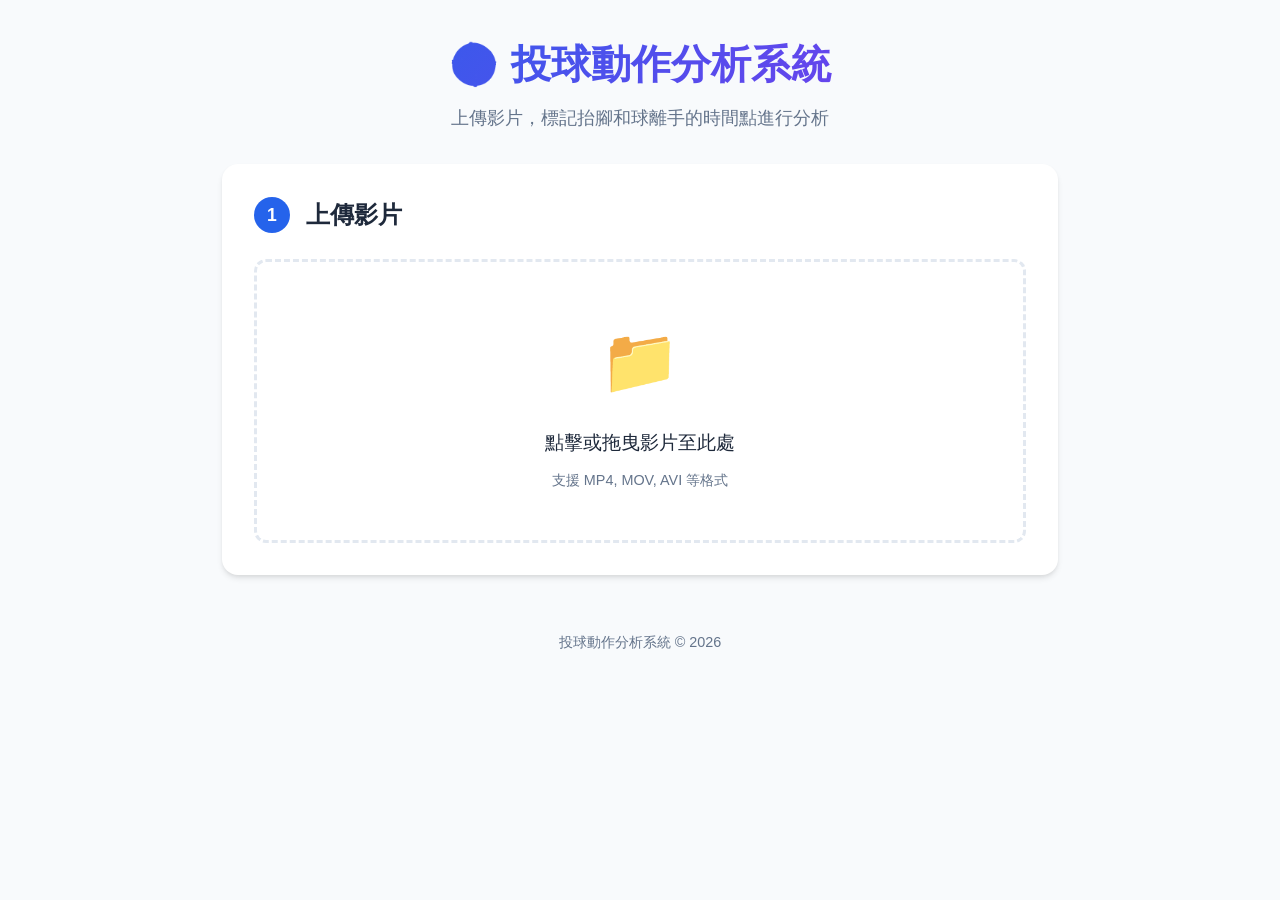
==== index.html @ ae8ec689 "test" ====
<!DOCTYPE html>
<html lang="zh-TW">
<head>
    <meta charset="UTF-8">
    <meta name="viewport" content="width=device-width, initial-scale=1.0">
    <title>投球動作分析系統</title>
    <link rel="stylesheet" href="style.css">
</head>
<body>
    <div class="container">
        <header>
            <h1>⚾ 投球動作分析系統</h1>
            <p class="subtitle">上傳影片，標記抬腳和球離手的時間點進行分析</p>
        </header>

        <main>
            <!-- 步驟 1: 上傳影片 -->
            <section class="step" id="step1">
                <div class="step-header">
                    <span class="step-number">1</span>
                    <h2>上傳影片</h2>
                </div>
                <div class="upload-area" id="uploadArea">
                    <input type="file" id="videoInput" accept="video/*" hidden>
                    <div class="upload-content">
                        <div class="upload-icon">📁</div>
                        <p>點擊或拖曳影片至此處</p>
                        <span class="upload-hint">支援 MP4, MOV, AVI 等格式</span>
                    </div>
                </div>
            </section>

            <!-- 步驟 2: 標記時間點 -->
            <section class="step" id="step2" style="display: none;">
                <div class="step-header">
                    <span class="step-number">2</span>
                    <h2>標記時間點</h2>
                </div>
                
                <div class="video-container">
                    <video id="videoPlayer" controls></video>
                </div>

                <div class="timeline-container">
                    <div class="timeline" id="timeline">
                        <div class="timeline-marker start-marker" id="startMarker" style="display: none;">
                            <div class="marker-line"></div>
                            <div class="marker-label">抬腳</div>
                        </div>
                        <div class="timeline-marker end-marker" id="endMarker" style="display: none;">
                            <div class="marker-line"></div>
                            <div class="marker-label">離手</div>
                        </div>
                        <div class="timeline-progress" id="timelineProgress"></div>
                    </div>
                </div>

                <div class="time-controls">
                    <div class="time-input-group">
                        <label>抬腳時間</label>
                        <div class="time-display">
                            <span id="startTimeDisplay">--:--:---</span>
                            <button class="btn btn-mark" id="markStartBtn">標記當前時間</button>
                        </div>
                    </div>
                    <div class="time-input-group">
                        <label>球離手時間</label>
                        <div class="time-display">
                            <span id="endTimeDisplay">--:--:---</span>
                            <button class="btn btn-mark" id="markEndBtn">標記當前時間</button>
                        </div>
                    </div>
                </div>

                <div class="playback-controls">
                    <button class="btn btn-control" id="prevFrameBtn">⏮ 上一幀</button>
                    <button class="btn btn-control" id="playPauseBtn">▶ 播放</button>
                    <button class="btn btn-control" id="nextFrameBtn">下一幀 ⏭</button>
                    <div class="speed-control">
                        <label>播放速度:</label>
                        <select id="playbackSpeed">
                            <option value="0.25">0.25x</option>
                            <option value="0.5">0.5x</option>
                            <option value="1" selected>1x</option>
                            <option value="1.5">1.5x</option>
                            <option value="2">2x</option>
                        </select>
                    </div>
                </div>

                <div class="action-buttons">
                    <button class="btn btn-secondary" id="resetBtn">重新選擇影片</button>
                    <button class="btn btn-primary" id="analyzeBtn" disabled>開始分析</button>
                </div>
            </section>

            <!-- 步驟 3: 分析結果 -->
            <section class="step" id="step3" style="display: none;">
                <div class="step-header">
                    <span class="step-number">3</span>
                    <h2>分析結果</h2>
                </div>
                
                <div class="loading" id="loadingIndicator">
                    <div class="spinner"></div>
                    <p id="loadingText">正在處理影片...</p>
                </div>

                <div class="result-container" id="resultContainer" style="display: none;">
                    <div class="result-info">
                        <h3>分析完成！</h3>
                        <p id="resultMessage"></p>
                    </div>
                    <div class="result-actions">
                        <button class="btn btn-primary" id="newAnalysisBtn">進行新的分析</button>
                    </div>
                </div>

                <div class="error-container" id="errorContainer" style="display: none;">
                    <div class="error-icon">❌</div>
                    <h3>處理失敗</h3>
                    <p id="errorMessage"></p>
                    <button class="btn btn-secondary" id="retryBtn">重試</button>
                </div>
            </section>
        </main>

        <footer>
            <p>投球動作分析系統 © 2026</p>
        </footer>
    </div>

    <script src="script.js"></script>
</body>
</html>
---- style.css ----
/* 基礎設定 */
* {
    margin: 0;
    padding: 0;
    box-sizing: border-box;
}

:root {
    --primary-color: #2563eb;
    --primary-hover: #1d4ed8;
    --secondary-color: #64748b;
    --success-color: #22c55e;
    --error-color: #ef4444;
    --warning-color: #f59e0b;
    --bg-color: #f8fafc;
    --card-bg: #ffffff;
    --text-primary: #1e293b;
    --text-secondary: #64748b;
    --border-color: #e2e8f0;
    --shadow: 0 4px 6px -1px rgba(0, 0, 0, 0.1), 0 2px 4px -1px rgba(0, 0, 0, 0.06);
    --shadow-lg: 0 10px 15px -3px rgba(0, 0, 0, 0.1), 0 4px 6px -2px rgba(0, 0, 0, 0.05);
}

body {
    font-family: -apple-system, BlinkMacSystemFont, 'Segoe UI', Roboto, 'Helvetica Neue', Arial, sans-serif;
    background-color: var(--bg-color);
    color: var(--text-primary);
    line-height: 1.6;
    min-height: 100vh;
}

.container {
    max-width: 900px;
    margin: 0 auto;
    padding: 2rem;
}

/* 頁首 */
header {
    text-align: center;
    margin-bottom: 2rem;
}

header h1 {
    font-size: 2.5rem;
    margin-bottom: 0.5rem;
    background: linear-gradient(135deg, var(--primary-color), #7c3aed);
    -webkit-background-clip: text;
    -webkit-text-fill-color: transparent;
    background-clip: text;
}

.subtitle {
    color: var(--text-secondary);
    font-size: 1.1rem;
}

/* 步驟區塊 */
.step {
    background: var(--card-bg);
    border-radius: 16px;
    padding: 2rem;
    margin-bottom: 1.5rem;
    box-shadow: var(--shadow);
}

.step-header {
    display: flex;
    align-items: center;
    gap: 1rem;
    margin-bottom: 1.5rem;
}

.step-number {
    display: flex;
    align-items: center;
    justify-content: center;
    width: 36px;
    height: 36px;
    background: var(--primary-color);
    color: white;
    border-radius: 50%;
    font-weight: bold;
    font-size: 1.1rem;
}

.step-header h2 {
    font-size: 1.5rem;
    color: var(--text-primary);
}

/* 上傳區域 */
.upload-area {
    border: 3px dashed var(--border-color);
    border-radius: 12px;
    padding: 3rem;
    text-align: center;
    cursor: pointer;
    transition: all 0.3s ease;
}

.upload-area:hover,
.upload-area.dragover {
    border-color: var(--primary-color);
    background-color: rgba(37, 99, 235, 0.05);
}

.upload-icon {
    font-size: 4rem;
    margin-bottom: 1rem;
}

.upload-content p {
    font-size: 1.2rem;
    color: var(--text-primary);
    margin-bottom: 0.5rem;
}

.upload-hint {
    font-size: 0.9rem;
    color: var(--text-secondary);
}

/* 影片播放器 */
.video-container {
    background: #000;
    border-radius: 12px;
    overflow: hidden;
    margin-bottom: 1.5rem;
}

#videoPlayer {
    width: 100%;
    max-height: 500px;
    display: block;
}

/* 時間軸 */
.timeline-container {
    margin-bottom: 1.5rem;
    padding: 0 10px;
}

.timeline {
    position: relative;
    height: 40px;
    background: linear-gradient(to right, #e2e8f0, #cbd5e1);
    border-radius: 8px;
    cursor: pointer;
    overflow: visible;
}

.timeline-progress {
    position: absolute;
    left: 0;
    top: 0;
    height: 100%;
    background: linear-gradient(to right, var(--primary-color), #7c3aed);
    border-radius: 8px 0 0 8px;
    pointer-events: none;
    transition: width 0.1s linear;
}

.timeline-marker {
    position: absolute;
    top: -8px;
    transform: translateX(-50%);
    z-index: 10;
}

.marker-line {
    width: 4px;
    height: 56px;
    border-radius: 2px;
}

.start-marker .marker-line {
    background: var(--success-color);
}

.end-marker .marker-line {
    background: var(--error-color);
}

.marker-label {
    position: absolute;
    top: -24px;
    left: 50%;
    transform: translateX(-50%);
    font-size: 0.75rem;
    font-weight: bold;
    padding: 2px 8px;
    border-radius: 4px;
    white-space: nowrap;
}

.start-marker .marker-label {
    background: var(--success-color);
    color: white;
}

.end-marker .marker-label {
    background: var(--error-color);
    color: white;
}

/* 時間控制 */
.time-controls {
    display: grid;
    grid-template-columns: 1fr 1fr;
    gap: 1.5rem;
    margin-bottom: 1.5rem;
}

.time-input-group {
    background: var(--bg-color);
    padding: 1rem;
    border-radius: 12px;
}

.time-input-group label {
    display: block;
    font-weight: 600;
    margin-bottom: 0.5rem;
    color: var(--text-secondary);
}

.time-display {
    display: flex;
    align-items: center;
    gap: 1rem;
}

.time-display span {
    font-size: 1.5rem;
    font-family: 'Courier New', monospace;
    font-weight: bold;
    color: var(--text-primary);
}

/* 播放控制 */
.playback-controls {
    display: flex;
    align-items: center;
    justify-content: center;
    gap: 1rem;
    margin-bottom: 1.5rem;
    flex-wrap: wrap;
}

.speed-control {
    display: flex;
    align-items: center;
    gap: 0.5rem;
}

.speed-control label {
    color: var(--text-secondary);
}

.speed-control select {
    padding: 0.5rem;
    border: 2px solid var(--border-color);
    border-radius: 8px;
    font-size: 1rem;
    cursor: pointer;
}

/* 按鈕 */
.btn {
    padding: 0.75rem 1.5rem;
    border: none;
    border-radius: 8px;
    font-size: 1rem;
    font-weight: 600;
    cursor: pointer;
    transition: all 0.2s ease;
}

.btn:disabled {
    opacity: 0.5;
    cursor: not-allowed;
}

.btn-primary {
    background: var(--primary-color);
    color: white;
}

.btn-primary:hover:not(:disabled) {
    background: var(--primary-hover);
    transform: translateY(-2px);
    box-shadow: var(--shadow);
}

.btn-secondary {
    background: var(--secondary-color);
    color: white;
}

.btn-secondary:hover:not(:disabled) {
    background: #475569;
}

.btn-mark {
    background: var(--warning-color);
    color: white;
    padding: 0.5rem 1rem;
    font-size: 0.9rem;
}

.btn-mark:hover {
    background: #d97706;
}

.btn-control {
    background: var(--bg-color);
    color: var(--text-primary);
    border: 2px solid var(--border-color);
}

.btn-control:hover {
    border-color: var(--primary-color);
    color: var(--primary-color);
}

.btn-small {
    padding: 0.5rem 1rem;
    font-size: 0.875rem;
}

.action-buttons {
    display: flex;
    justify-content: center;
    gap: 1rem;
}

/* 載入動畫 */
.loading {
    text-align: center;
    padding: 3rem;
}

.spinner {
    width: 60px;
    height: 60px;
    border: 4px solid var(--border-color);
    border-top-color: var(--primary-color);
    border-radius: 50%;
    animation: spin 1s linear infinite;
    margin: 0 auto 1.5rem;
}

@keyframes spin {
    to {
        transform: rotate(360deg);
    }
}

.loading p {
    font-size: 1.2rem;
    color: var(--text-secondary);
}

/* 結果顯示 */
.result-container,
.error-container {
    text-align: center;
    padding: 2rem;
}

.result-info h3 {
    font-size: 1.5rem;
    color: var(--success-color);
    margin-bottom: 1rem;
}

.result-info p {
    color: var(--text-secondary);
    margin-bottom: 1.5rem;
}

.error-icon {
    font-size: 4rem;
    margin-bottom: 1rem;
}

.error-container h3 {
    color: var(--error-color);
    margin-bottom: 0.5rem;
}

.error-container p {
    color: var(--text-secondary);
    margin-bottom: 1.5rem;
}

/* 設定面板 */
.settings-toggle {
    position: fixed;
    bottom: 20px;
    right: 20px;
    width: 50px;
    height: 50px;
    background: var(--card-bg);
    border-radius: 50%;
    display: flex;
    align-items: center;
    justify-content: center;
    font-size: 1.5rem;
    cursor: pointer;
    box-shadow: var(--shadow-lg);
    transition: transform 0.2s;
    z-index: 100;
}

.settings-toggle:hover {
    transform: scale(1.1);
}

.settings-panel {
    position: fixed;
    bottom: 80px;
    right: 20px;
    background: var(--card-bg);
    padding: 1.5rem;
    border-radius: 12px;
    box-shadow: var(--shadow-lg);
    width: 300px;
    z-index: 100;
}

.settings-panel h3 {
    margin-bottom: 1rem;
    font-size: 1.1rem;
}

.settings-panel label {
    display: block;
    margin-bottom: 0.5rem;
    font-size: 0.9rem;
    color: var(--text-secondary);
}

.settings-panel input {
    width: 100%;
    padding: 0.75rem;
    border: 2px solid var(--border-color);
    border-radius: 8px;
    margin-bottom: 1rem;
    font-size: 0.9rem;
}

.settings-panel input:focus {
    outline: none;
    border-color: var(--primary-color);
}

/* 頁尾 */
footer {
    text-align: center;
    padding: 2rem;
    color: var(--text-secondary);
    font-size: 0.9rem;
}

/* 響應式設計 */
@media (max-width: 768px) {
    .container {
        padding: 1rem;
    }

    header h1 {
        font-size: 1.8rem;
    }

    .step {
        padding: 1.5rem;
    }

    .time-controls {
        grid-template-columns: 1fr;
    }

    .time-display {
        flex-direction: column;
        align-items: flex-start;
    }

    .playback-controls {
        flex-direction: column;
    }

    .action-buttons {
        flex-direction: column;
    }

    .action-buttons .btn {
        width: 100%;
    }
}
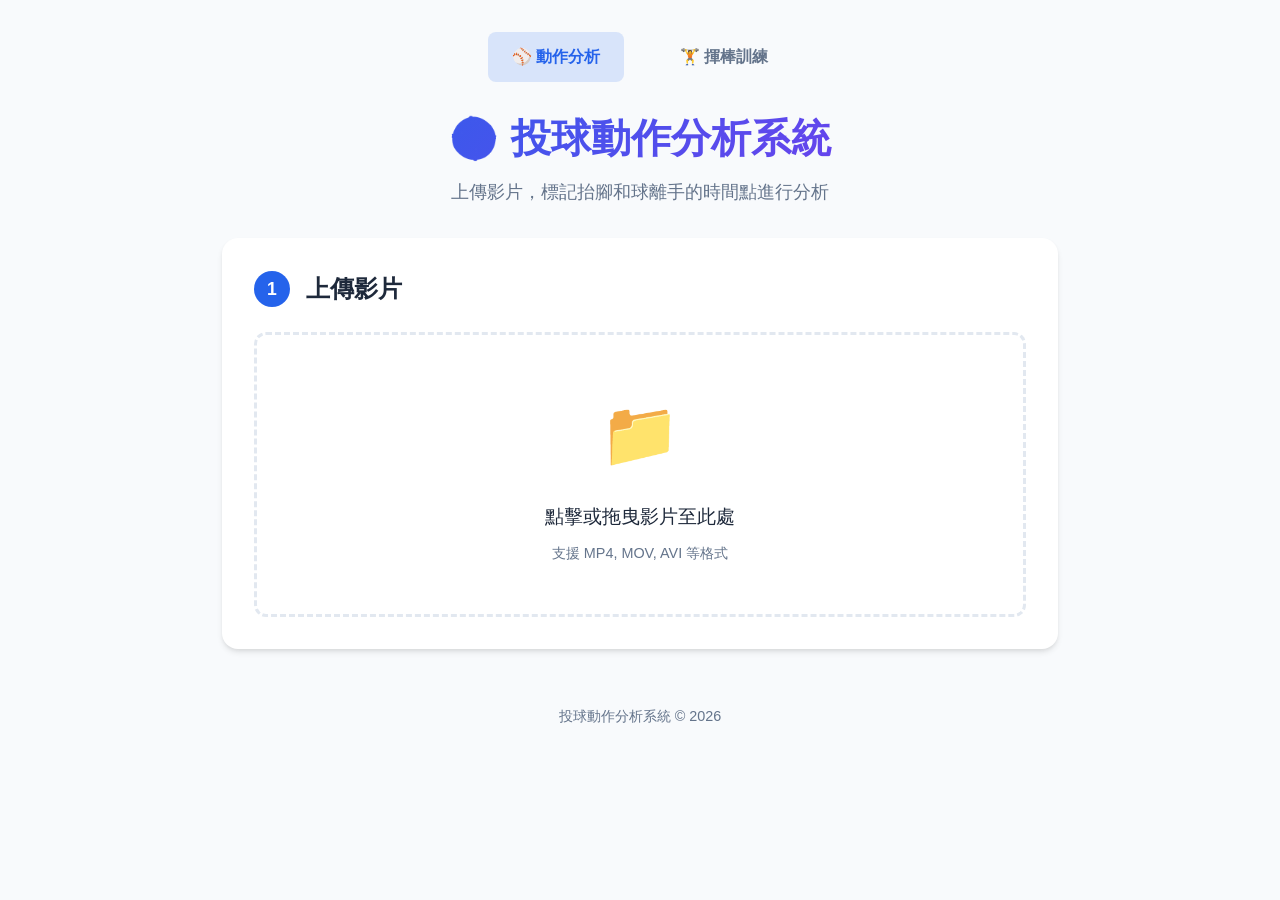
==== commit 48ed62ab: "Add training" ====
--- a/index.html
+++ b/index.html
@@ -5,10 +5,15 @@
     <meta name="viewport" content="width=device-width, initial-scale=1.0">
     <title>投球動作分析系統</title>
     <link rel="stylesheet" href="style.css">
+    <link rel="stylesheet" href="training.css">
 </head>
 <body>
     <div class="container">
         <header>
+            <nav class="nav-bar">
+                <a href="index.html" class="nav-link active">⚾ 動作分析</a>
+                <a href="training.html" class="nav-link">🏋️ 揮棒訓練</a>
+            </nav>
             <h1>⚾ 投球動作分析系統</h1>
             <p class="subtitle">上傳影片，標記抬腳和球離手的時間點進行分析</p>
         </header>
--- a/training.css
+++ b/training.css
@@ -0,0 +1,260 @@
+/* 訓練頁面專用樣式 */
+
+/* 導航列 */
+.nav-bar {
+    display: flex;
+    justify-content: center;
+    gap: 2rem;
+    margin-bottom: 1.5rem;
+}
+
+.nav-link {
+    padding: 0.75rem 1.5rem;
+    text-decoration: none;
+    color: var(--text-secondary);
+    font-weight: 600;
+    border-radius: 8px;
+    transition: all 0.2s ease;
+}
+
+.nav-link:hover {
+    color: var(--primary-color);
+    background: rgba(37, 99, 235, 0.1);
+}
+
+.nav-link.active {
+    color: var(--primary-color);
+    background: rgba(37, 99, 235, 0.15);
+}
+
+/* 設定網格 */
+.settings-grid {
+    display: grid;
+    grid-template-columns: repeat(auto-fit, minmax(200px, 1fr));
+    gap: 1.5rem;
+    margin-bottom: 2rem;
+}
+
+.setting-item {
+    background: var(--bg-color);
+    padding: 1.25rem;
+    border-radius: 12px;
+}
+
+.setting-item label {
+    display: block;
+    font-weight: 600;
+    margin-bottom: 0.75rem;
+    color: var(--text-secondary);
+}
+
+.setting-item select {
+    width: 100%;
+    padding: 0.75rem;
+    border: 2px solid var(--border-color);
+    border-radius: 8px;
+    font-size: 1rem;
+    background: white;
+    cursor: pointer;
+    transition: border-color 0.2s;
+}
+
+.setting-item select:focus {
+    outline: none;
+    border-color: var(--primary-color);
+}
+
+/* 訓練顯示區 */
+.training-display {
+    text-align: center;
+    padding: 3rem 2rem;
+}
+
+.round-info {
+    font-size: 1.5rem;
+    color: var(--text-secondary);
+    margin-bottom: 2rem;
+}
+
+.round-info #currentRound {
+    font-size: 2rem;
+    font-weight: bold;
+    color: var(--primary-color);
+}
+
+.command-display {
+    font-size: 3rem;
+    font-weight: bold;
+    color: var(--text-primary);
+    margin-bottom: 2rem;
+    min-height: 4rem;
+    display: flex;
+    align-items: center;
+    justify-content: center;
+}
+
+.command-display.counting {
+    color: var(--warning-color);
+}
+
+.command-display.go {
+    color: var(--success-color);
+    animation: pulse 0.3s ease-out;
+}
+
+.command-display.stop {
+    color: var(--error-color);
+    animation: pulse 0.3s ease-out;
+}
+
+@keyframes pulse {
+    0% { transform: scale(1); }
+    50% { transform: scale(1.2); }
+    100% { transform: scale(1); }
+}
+
+/* 視覺指示器 */
+.visual-indicator {
+    display: flex;
+    justify-content: center;
+    align-items: center;
+    margin: 2rem 0;
+}
+
+.indicator-circle {
+    width: 150px;
+    height: 150px;
+    border-radius: 50%;
+    background: var(--border-color);
+    transition: all 0.2s ease;
+    display: flex;
+    align-items: center;
+    justify-content: center;
+    font-size: 3rem;
+    font-weight: bold;
+    color: white;
+}
+
+.indicator-circle.ready {
+    background: var(--secondary-color);
+}
+
+.indicator-circle.counting {
+    background: var(--warning-color);
+    box-shadow: 0 0 30px rgba(245, 158, 11, 0.5);
+}
+
+.indicator-circle.go {
+    background: var(--success-color);
+    box-shadow: 0 0 50px rgba(34, 197, 94, 0.7);
+    transform: scale(1.1);
+}
+
+.indicator-circle.stop {
+    background: var(--error-color);
+    box-shadow: 0 0 50px rgba(239, 68, 68, 0.7);
+    transform: scale(1.1);
+}
+
+.countdown-display {
+    font-size: 1.2rem;
+    color: var(--text-secondary);
+    margin-top: 1rem;
+    min-height: 2rem;
+}
+
+/* 結果統計 */
+.result-stats {
+    display: grid;
+    grid-template-columns: repeat(3, 1fr);
+    gap: 1.5rem;
+    margin: 2rem 0;
+}
+
+.stat-card {
+    background: var(--bg-color);
+    padding: 2rem;
+    border-radius: 16px;
+    text-align: center;
+    transition: transform 0.2s;
+}
+
+.stat-card:hover {
+    transform: translateY(-4px);
+}
+
+.stat-card.go {
+    background: linear-gradient(135deg, rgba(34, 197, 94, 0.1), rgba(34, 197, 94, 0.2));
+    border: 2px solid var(--success-color);
+}
+
+.stat-card.stop {
+    background: linear-gradient(135deg, rgba(239, 68, 68, 0.1), rgba(239, 68, 68, 0.2));
+    border: 2px solid var(--error-color);
+}
+
+.stat-value {
+    font-size: 3rem;
+    font-weight: bold;
+    color: var(--text-primary);
+    margin-bottom: 0.5rem;
+}
+
+.stat-card.go .stat-value {
+    color: var(--success-color);
+}
+
+.stat-card.stop .stat-value {
+    color: var(--error-color);
+}
+
+.stat-label {
+    font-size: 1rem;
+    color: var(--text-secondary);
+    font-weight: 600;
+}
+
+/* 按鈕樣式 */
+.btn-large {
+    padding: 1.25rem 3rem;
+    font-size: 1.25rem;
+}
+
+.btn-danger {
+    background: var(--error-color);
+    color: white;
+}
+
+.btn-danger:hover:not(:disabled) {
+    background: #dc2626;
+}
+
+/* 響應式設計 */
+@media (max-width: 768px) {
+    .settings-grid {
+        grid-template-columns: 1fr;
+    }
+    
+    .result-stats {
+        grid-template-columns: 1fr;
+    }
+    
+    .command-display {
+        font-size: 2rem;
+    }
+    
+    .indicator-circle {
+        width: 120px;
+        height: 120px;
+        font-size: 2rem;
+    }
+    
+    .nav-bar {
+        flex-direction: column;
+        gap: 0.5rem;
+    }
+    
+    .nav-link {
+        text-align: center;
+    }
+}
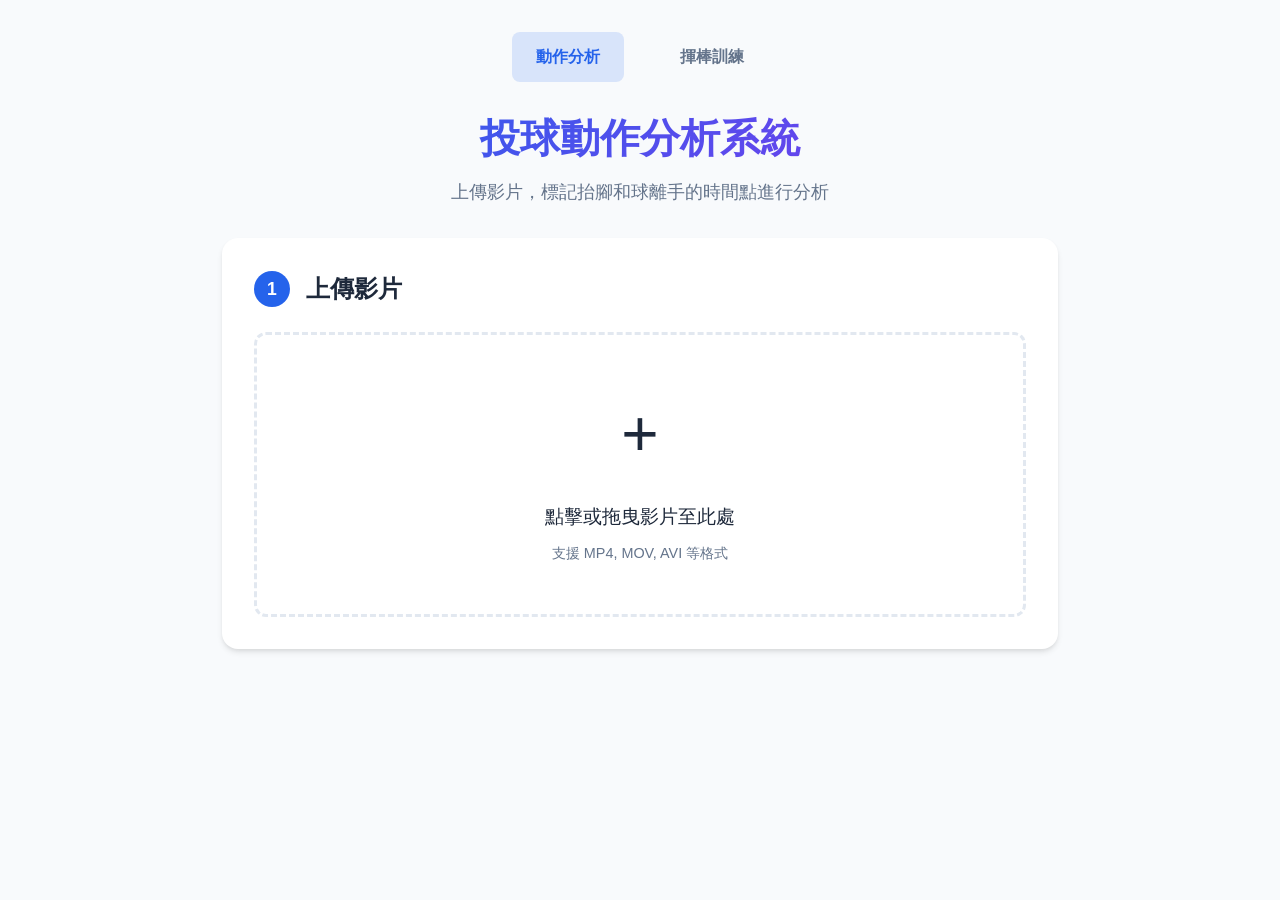
==== commit 76cef8d3: "final version" ====
--- a/index.html
+++ b/index.html
@@ -11,15 +11,14 @@
     <div class="container">
         <header>
             <nav class="nav-bar">
-                <a href="index.html" class="nav-link active">⚾ 動作分析</a>
-                <a href="training.html" class="nav-link">🏋️ 揮棒訓練</a>
+                <a href="index.html" class="nav-link active">動作分析</a>
+                <a href="training.html" class="nav-link">揮棒訓練</a>
             </nav>
-            <h1>⚾ 投球動作分析系統</h1>
+            <h1>投球動作分析系統</h1>
             <p class="subtitle">上傳影片，標記抬腳和球離手的時間點進行分析</p>
         </header>
 
         <main>
-            <!-- 步驟 1: 上傳影片 -->
             <section class="step" id="step1">
                 <div class="step-header">
                     <span class="step-number">1</span>
@@ -28,14 +27,13 @@
                 <div class="upload-area" id="uploadArea">
                     <input type="file" id="videoInput" accept="video/*" hidden>
                     <div class="upload-content">
-                        <div class="upload-icon">📁</div>
+                        <div class="upload-icon">+</div>
                         <p>點擊或拖曳影片至此處</p>
                         <span class="upload-hint">支援 MP4, MOV, AVI 等格式</span>
                     </div>
                 </div>
             </section>
 
-            <!-- 步驟 2: 標記時間點 -->
             <section class="step" id="step2" style="display: none;">
                 <div class="step-header">
                     <span class="step-number">2</span>
@@ -78,9 +76,9 @@
                 </div>
 
                 <div class="playback-controls">
-                    <button class="btn btn-control" id="prevFrameBtn">⏮ 上一幀</button>
-                    <button class="btn btn-control" id="playPauseBtn">▶ 播放</button>
-                    <button class="btn btn-control" id="nextFrameBtn">下一幀 ⏭</button>
+                    <button class="btn btn-control" id="prevFrameBtn">上一幀</button>
+                    <button class="btn btn-control" id="playPauseBtn">播放</button>
+                    <button class="btn btn-control" id="nextFrameBtn">下一幀</button>
                     <div class="speed-control">
                         <label>播放速度:</label>
                         <select id="playbackSpeed">
@@ -99,7 +97,6 @@
                 </div>
             </section>
 
-            <!-- 步驟 3: 分析結果 -->
             <section class="step" id="step3" style="display: none;">
                 <div class="step-header">
                     <span class="step-number">3</span>
@@ -122,17 +119,13 @@
                 </div>
 
                 <div class="error-container" id="errorContainer" style="display: none;">
-                    <div class="error-icon">❌</div>
+                    <div class="error-icon">X</div>
                     <h3>處理失敗</h3>
                     <p id="errorMessage"></p>
                     <button class="btn btn-secondary" id="retryBtn">重試</button>
                 </div>
             </section>
         </main>
-
-        <footer>
-            <p>投球動作分析系統 © 2026</p>
-        </footer>
     </div>
 
     <script src="script.js"></script>
--- a/style.css
+++ b/style.css
@@ -1,4 +1,3 @@
-/* 基礎設定 */
 * {
     margin: 0;
     padding: 0;
@@ -35,7 +34,6 @@
     padding: 2rem;
 }
 
-/* 頁首 */
 header {
     text-align: center;
     margin-bottom: 2rem;
@@ -55,7 +53,6 @@
     font-size: 1.1rem;
 }
 
-/* 步驟區塊 */
 .step {
     background: var(--card-bg);
     border-radius: 16px;
@@ -89,7 +86,6 @@
     color: var(--text-primary);
 }
 
-/* 上傳區域 */
 .upload-area {
     border: 3px dashed var(--border-color);
     border-radius: 12px;
@@ -121,7 +117,6 @@
     color: var(--text-secondary);
 }
 
-/* 影片播放器 */
 .video-container {
     background: #000;
     border-radius: 12px;
@@ -135,7 +130,6 @@
     display: block;
 }
 
-/* 時間軸 */
 .timeline-container {
     margin-bottom: 1.5rem;
     padding: 0 10px;
@@ -204,7 +198,6 @@
     color: white;
 }
 
-/* 時間控制 */
 .time-controls {
     display: grid;
     grid-template-columns: 1fr 1fr;
@@ -238,7 +231,6 @@
     color: var(--text-primary);
 }
 
-/* 播放控制 */
 .playback-controls {
     display: flex;
     align-items: center;
@@ -266,7 +258,6 @@
     cursor: pointer;
 }
 
-/* 按鈕 */
 .btn {
     padding: 0.75rem 1.5rem;
     border: none;
@@ -335,7 +326,6 @@
     gap: 1rem;
 }
 
-/* 載入動畫 */
 .loading {
     text-align: center;
     padding: 3rem;
@@ -362,7 +352,6 @@
     color: var(--text-secondary);
 }
 
-/* 結果顯示 */
 .result-container,
 .error-container {
     text-align: center;
@@ -395,7 +384,6 @@
     margin-bottom: 1.5rem;
 }
 
-/* 設定面板 */
 .settings-toggle {
     position: fixed;
     bottom: 20px;
@@ -456,7 +444,6 @@
     border-color: var(--primary-color);
 }
 
-/* 頁尾 */
 footer {
     text-align: center;
     padding: 2rem;
@@ -464,7 +451,6 @@
     font-size: 0.9rem;
 }
 
-/* 響應式設計 */
 @media (max-width: 768px) {
     .container {
         padding: 1rem;
@@ -499,3 +485,102 @@
         width: 100%;
     }
 }
+
+.speed-result {
+    background: linear-gradient(135deg, #10b981, #059669);
+    color: white;
+    padding: 2rem;
+    border-radius: 16px;
+    text-align: center;
+    margin: 1.5rem 0;
+    box-shadow: var(--shadow-lg);
+}
+
+.speed-result h3 {
+    font-size: 1.2rem;
+    margin-bottom: 1rem;
+    opacity: 0.9;
+}
+
+.speed-display {
+    display: flex;
+    align-items: baseline;
+    justify-content: center;
+    gap: 0.5rem;
+}
+
+.speed-value {
+    font-size: 4rem;
+    font-weight: bold;
+    line-height: 1;
+}
+
+.speed-unit {
+    font-size: 1.5rem;
+    opacity: 0.9;
+}
+
+.speed-kmh {
+    margin-top: 0.5rem;
+    font-size: 1.1rem;
+    opacity: 0.8;
+}
+
+.angles-result {
+    background: var(--bg-color);
+    padding: 1.5rem;
+    border-radius: 12px;
+    margin-top: 1.5rem;
+}
+
+.angles-result h4 {
+    font-size: 1.1rem;
+    color: var(--text-primary);
+    margin-bottom: 1rem;
+    text-align: center;
+}
+
+.angles-grid {
+    display: grid;
+    grid-template-columns: repeat(auto-fit, minmax(150px, 1fr));
+    gap: 1rem;
+}
+
+.angle-item {
+    background: white;
+    padding: 1rem;
+    border-radius: 8px;
+    text-align: center;
+    box-shadow: var(--shadow);
+}
+
+.angle-label {
+    display: block;
+    font-size: 0.85rem;
+    color: var(--text-secondary);
+    margin-bottom: 0.5rem;
+}
+
+.angle-value {
+    display: block;
+    font-size: 1.5rem;
+    font-weight: bold;
+    color: var(--primary-color);
+}
+
+.angle-frame {
+    display: block;
+    font-size: 0.75rem;
+    color: var(--text-secondary);
+    margin-top: 0.25rem;
+}
+
+@media (max-width: 768px) {
+    .speed-value {
+        font-size: 3rem;
+    }
+    
+    .angles-grid {
+        grid-template-columns: 1fr 1fr;
+    }
+}
--- a/training.css
+++ b/training.css
@@ -1,6 +1,3 @@
-/* 訓練頁面專用樣式 */
-
-/* 導航列 */
 .nav-bar {
     display: flex;
     justify-content: center;
@@ -27,7 +24,6 @@
     background: rgba(37, 99, 235, 0.15);
 }
 
-/* 設定網格 */
 .settings-grid {
     display: grid;
     grid-template-columns: repeat(auto-fit, minmax(200px, 1fr));
@@ -64,7 +60,6 @@
     border-color: var(--primary-color);
 }
 
-/* 訓練顯示區 */
 .training-display {
     text-align: center;
     padding: 3rem 2rem;
@@ -113,7 +108,6 @@
     100% { transform: scale(1); }
 }
 
-/* 視覺指示器 */
 .visual-indicator {
     display: flex;
     justify-content: center;
@@ -163,7 +157,6 @@
     min-height: 2rem;
 }
 
-/* 結果統計 */
 .result-stats {
     display: grid;
     grid-template-columns: repeat(3, 1fr);
@@ -214,7 +207,6 @@
     font-weight: 600;
 }
 
-/* 按鈕樣式 */
 .btn-large {
     padding: 1.25rem 3rem;
     font-size: 1.25rem;
@@ -229,7 +221,130 @@
     background: #dc2626;
 }
 
-/* 響應式設計 */
+.user-input-section {
+    background: linear-gradient(135deg, rgba(37, 99, 235, 0.1), rgba(59, 130, 246, 0.05));
+    border: 1px solid rgba(37, 99, 235, 0.2);
+    border-radius: 12px;
+    padding: 1.5rem;
+    margin: 1.5rem 0;
+    text-align: center;
+}
+
+.user-input-section h4 {
+    margin: 0 0 1rem 0;
+    color: var(--primary-color);
+    font-size: 1.25rem;
+}
+
+.input-row {
+    display: flex;
+    justify-content: center;
+    gap: 2rem;
+    margin-bottom: 1rem;
+}
+
+.input-group {
+    display: flex;
+    flex-direction: column;
+    align-items: center;
+}
+
+.input-group label {
+    font-weight: 600;
+    margin-bottom: 0.5rem;
+    color: var(--text-secondary);
+}
+
+.input-group input[type="number"] {
+    width: 100px;
+    padding: 0.75rem;
+    font-size: 1.25rem;
+    text-align: center;
+    border: 2px solid var(--border-color);
+    border-radius: 8px;
+    background: var(--bg-color);
+    color: var(--text-color);
+}
+
+.input-group input[type="number"]:focus {
+    outline: none;
+    border-color: var(--primary-color);
+}
+
+.btn-success {
+    background: linear-gradient(135deg, #10b981, #059669);
+    color: white;
+    border: none;
+    margin-top: 0.5rem;
+}
+
+.btn-success:hover {
+    background: linear-gradient(135deg, #059669, #047857);
+    transform: translateY(-2px);
+}
+
+.history-section {
+    background: var(--bg-color);
+    border: 1px solid var(--border-color);
+    border-radius: 12px;
+    padding: 1.5rem;
+    margin: 1.5rem 0;
+    text-align: center;
+}
+
+.history-section h4 {
+    margin: 0 0 1rem 0;
+    color: var(--text-color);
+    font-size: 1.1rem;
+}
+
+.history-summary {
+    display: flex;
+    justify-content: center;
+    gap: 2rem;
+    flex-wrap: wrap;
+    margin-bottom: 1rem;
+}
+
+.history-stat {
+    display: flex;
+    flex-direction: column;
+    align-items: center;
+    padding: 0.75rem 1.5rem;
+    background: var(--card-bg);
+    border-radius: 8px;
+    min-width: 120px;
+}
+
+.history-label {
+    font-size: 0.85rem;
+    color: var(--text-secondary);
+    margin-bottom: 0.25rem;
+}
+
+.history-value {
+    font-size: 1.5rem;
+    font-weight: 700;
+    color: var(--primary-color);
+}
+
+.btn-small {
+    padding: 0.5rem 1rem;
+    font-size: 0.85rem;
+}
+
+.btn-outline {
+    background: transparent;
+    border: 1px solid var(--border-color);
+    color: var(--text-secondary);
+}
+
+.btn-outline:hover {
+    background: rgba(239, 68, 68, 0.1);
+    border-color: #ef4444;
+    color: #ef4444;
+}
+
 @media (max-width: 768px) {
     .settings-grid {
         grid-template-columns: 1fr;
@@ -257,4 +372,19 @@
     .nav-link {
         text-align: center;
     }
-}
+    
+    .input-row {
+        flex-direction: column;
+        gap: 1rem;
+    }
+    
+    .history-summary {
+        flex-direction: column;
+        gap: 0.75rem;
+    }
+    
+    .history-stat {
+        min-width: auto;
+        width: 100%;
+    }
+}
